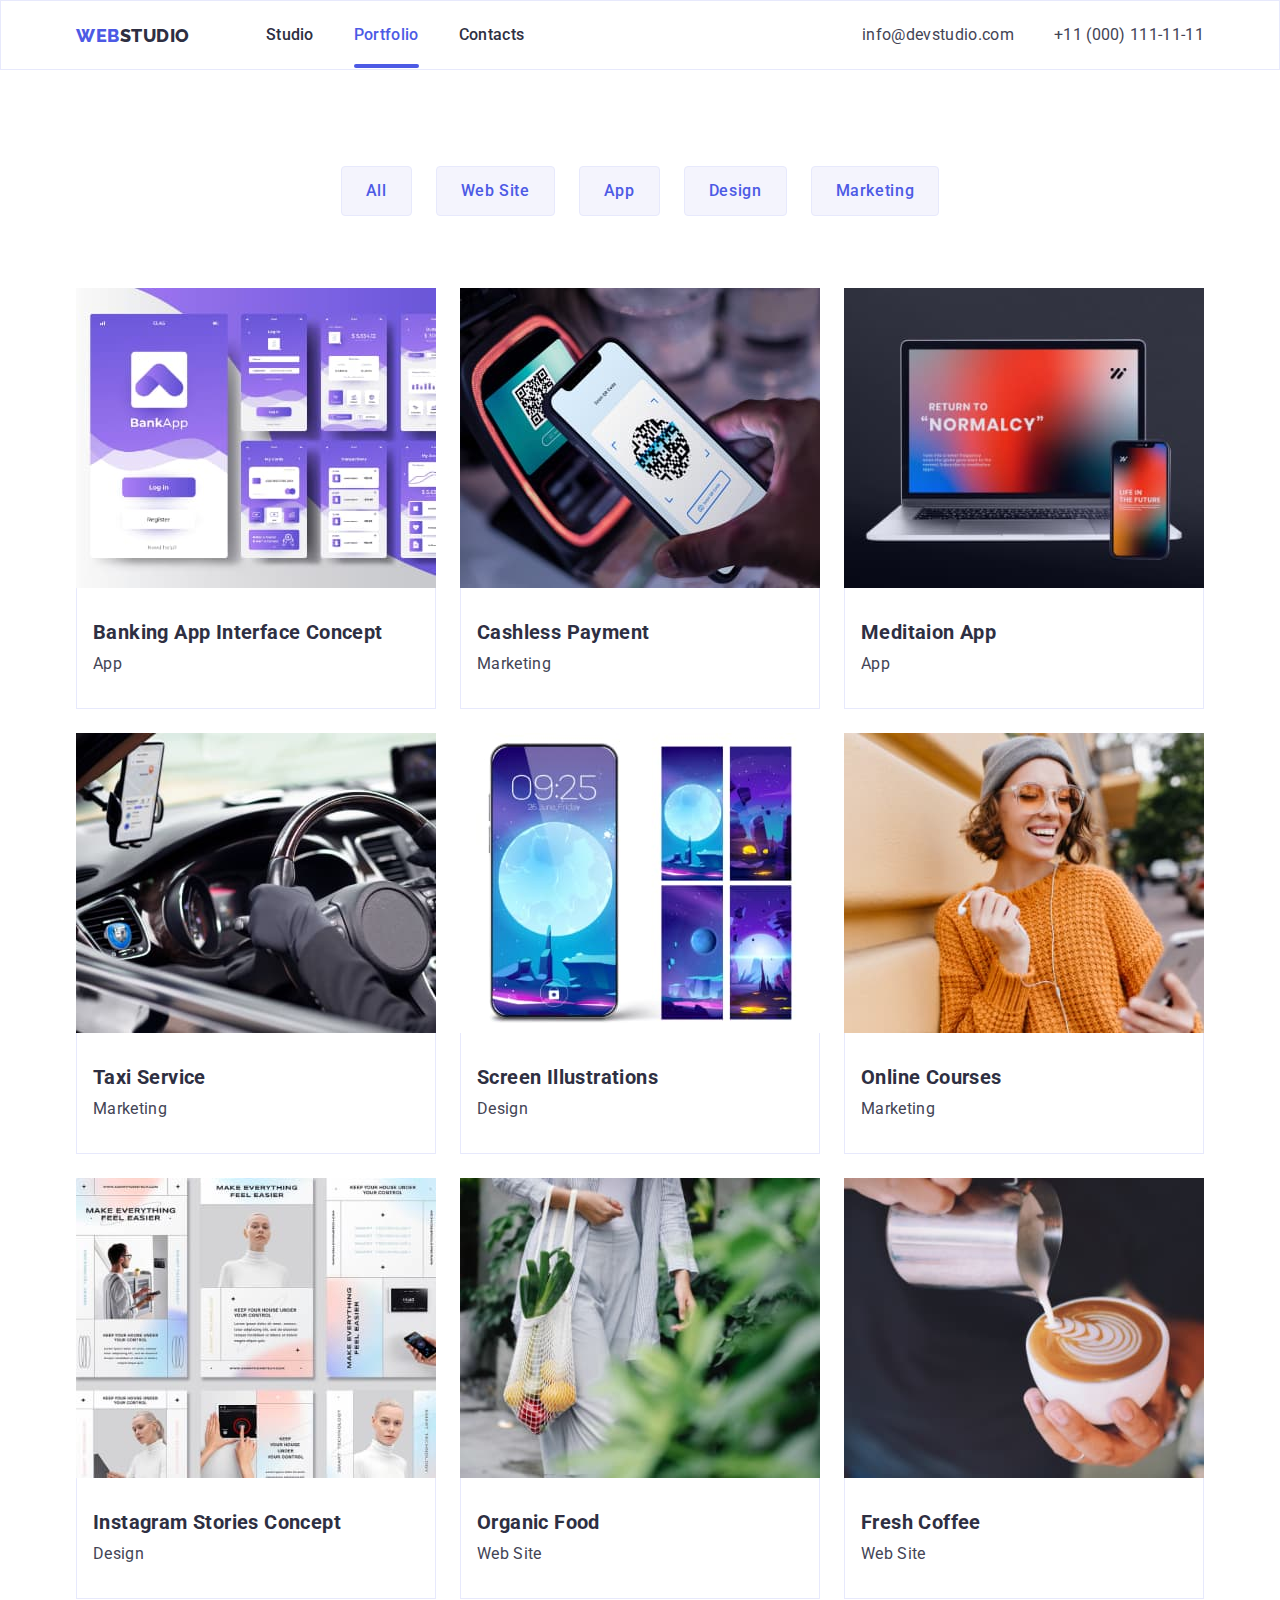
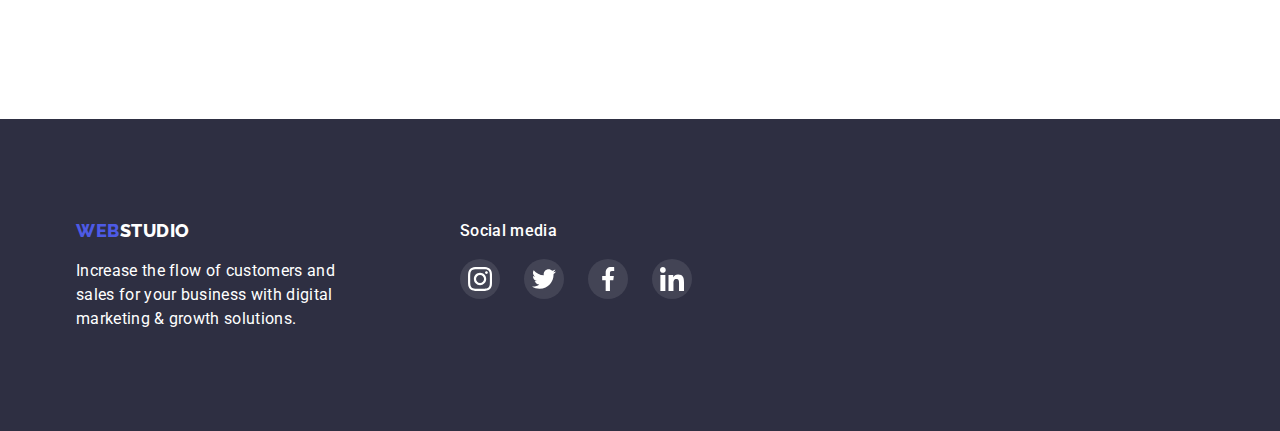
==== potfolio.html @ 73def551 "+" ====
<!DOCTYPE html>
<html lang="en">
<head>
    <meta charset="UTF-8">
    <meta http-equiv="X-UA-Compatible" content="IE=edge">
    <meta name="viewport" content="width=device-width, initial-scale=1.0">
    <link rel="preconnect" href="https://fonts.googleapis.com">
    <link rel="preconnect" href="https://fonts.gstatic.com" crossorigin>
    <link href="https://fonts.googleapis.com/css2?family=Raleway:wght@800&family=Roboto:wght@400;500;700&display=swap"
        rel="stylesheet">
    <link rel="stylesheet" href="https://cdnjs.cloudflare.com/ajax/libs/modern-normalize/1.1.0/modern-normalize.min.css">

    <link rel="stylesheet" href="./css/styles.css">
    <title>Document</title>
</head>
<body>
<header class="header">
    <div class="container header-container">
        <nav class="nav">
            <a class="logo link" href="./index.html">Web<span class="new-logo">Studio</span>
            </a>
            <ul class="header-list">
                <li class="list"><a href="./index.html" class="link header-link">Studio</a> </li>
                <li class="list"><a href="./potfolio.html" class="link header-link current">Portfolio</a></li>
                <li class="list"><a href="" class="link header-link">Contacts</a></li>
            </ul>

        </nav>
        <address class="address">
            <ul class="header-list">
                <li class="list"><a href="mailto:info@devstudio.com" class="link adress-link">info@devstudio.com</a>
                </li>
                <li class="list"><a href="tel:+110001111111" class="link adress-link">+11 (000) 111-11-11</a></li>
            </ul>
    </div>
    </address>
</header>
    <main>
       
            <section class="section portfolio-section">
                <div class="container">
                
                    <h1 class="portfolio-title hide">Portfolio</h1>
                    <ul class="porfolio-btn-list list">
                        <li class="portfolio-btn-item">
                            <button type="button" class="portfolio-btn">All</button>
                        </li>
                        <li class="portfolio-btn-item">
                            <button type="button" class="portfolio-btn">Web Site</button>
                        </li>
                        <li class="portfolio-btn-item">
                            <button type="button" class="portfolio-btn">App</button>
                        </li>
                        <li class="portfolio-btn-item">
                            <button type="button" class="portfolio-btn">Design</button>
                        </li>
                        <li class="portfolio-btn-item">
                            <button type="button" class="portfolio-btn">Marketing</button>
                        </li>
                    </ul>
                
            
            
                
                    <ul class="portfolio-cards-list list">
                        <li class="cards-item">
                            <div class="cards-image">
                                <img src="./images/application-menu.jpg" width="360" height="300" alt="application menu" width="380"
                                    class="cards-photo">
                                <div class="cards-description">
                                    <p class="description-text">14 Stylish and User-Friendly App Design Concepts · Task Manager App · Calorie Tracker
                                        App · Exotic Fruit Ecommerce App ·
                                        Cloud Storage App</p>
                                </div>
                            </div>
                                
                            <div class="cards">
                                <h2 class="cards-title">Banking App Interface Concept</h2>
                                <p class="cards-text">App</p>
                            </div>
                        </li>
                    
                        <li class="cards-item">
                           <div class="cards-image">
                            <img src="./images/qr-code.jpg" width="360" height="300" alt="payment using qr-code" width="380" class="cards-photo">
                            <div class="cards-description">
                                <p class="description-text">14 Stylish and User-Friendly App Design Concepts · Task Manager App · Calorie Tracker
                                    App · Exotic Fruit
                                    Ecommerce App ·
                                    Cloud Storage App</p>
                           </div>
                           
                            </div>
                        <div class="cards">
                            <h2 class="cards-title">Cashless Payment</h2>
                            <p class="cards-text">Marketing</p>
                        </div>
                        </li>
                        <li class="cards-item">
                            <div class="cards-image">
                                <img src="./images/computer.jpg" width="360" height="300" alt="computer" width="380" class="cards-photo">
                                <div class="cards-description">
                                    <p class="description-text">14 Stylish and User-Friendly App Design Concepts · Task Manager App · Calorie Tracker
                                        App · Exotic Fruit
                                        Ecommerce App ·
                                        Cloud Storage App</p>
                            </div>
                           
                            </div>
                            <div class="cards">
                            <h2 class="cards-title">Meditaion App</h2>
                            <p class="cards-text">App</p>
                            </div>
                        </li>
                        <li class="cards-item">
                            <div class="cards-image">
                                <img src="./images/interior-car.jpg" width="360" height="300" alt="interior on the car.jpg" width="380"
                                    class="cards-photo">
                                <div class="cards-description">
                                    <p class="description-text"> 14 Stylish and User-Friendly App Design Concepts · Task Manager
                                        App · Calorie Tracker App · Exotic Fruit
                                        Ecommerce App ·
                                        Cloud Storage App</p>
                            </div>
                            
                            </div>
                            <div class="cards">
                            <h2 class="cards-title">Taxi Service</h2>
                            <p class="cards-text">Marketing</p>
                            </div>
                        </li>
                        <li class="cards-item">
                            
                            <div class="cards-image">
                                <img src="./images/screen-phone.jpg" width="360" height="300" alt="screen phone" width="380" class="cards-photo">
                                <div class="cards-description">
                                    <p class="description-text">14 Stylish and User-Friendly App Design Concepts · Task Manager App · Calorie Tracker
                                        App · Exotic Fruit
                                        Ecommerce App ·
                                        Cloud Storage App</p>
                            </div>
                            
                            </div>
                            <div class="cards">
                            <h2 class="cards-title">Screen Illustrations</h2>
                            <p class="cards-text">Design</p>
                            </div>
                        </li>
                        <li class="cards-item">
                            
                            <div class="cards-image">
                                <img src="./images/girl-smile.jpg" width="360" height="300" alt="girl smile" width="380" class="cards-photo">
                                <div class="cards-description">
                                    <p class="description-text">14 Stylish and User-Friendly App Design Concepts · Task Manager App · Calorie Tracker
                                        App · Exotic Fruit
                                        Ecommerce App ·
                                        Cloud Storage App</p>
                                </div>
                            </div>
                            
                            <div class="cards">
                            <h2 class="cards-title">Online Courses</h2>
                            <p class="cards-text">Marketing</p>
                            </div>
                        </li>
                        <li class="cards-item">
                           
                            <div class="cards-image">
                                <img src="./images/story.jpg" width="360" height="300" alt="=story girl in the instagram" width="380"
                                    class="cards-photo">
                                <div class="cards-description">
                                    <p class="description-text">14 Stylish and User-Friendly App Design Concepts · Task Manager App · Calorie Tracker
                                        App · Exotic Fruit
                                        Ecommerce App ·
                                        Cloud Storage App</p>
                                </div>
                            </div>
                            
                            <div class="cards">
                            <h2 class="cards-title">Instagram Stories Concept</h2>
                            <p class="cards-text">Design</p>
                            </div>
                        </li>
                        <li class="cards-item">
                            
                            <div class="cards-image">
                                <img src="./images/products.jpg" width="360" height="300" alt="a girl who carries groceries" width="380"
                                    class="cards-photo">
                                <div class="cards-description">
                                    <p class="description-text">14 Stylish and User-Friendly App Design Concepts · Task Manager App · Calorie Tracker
                                        App · Exotic Fruit
                                        Ecommerce App ·
                                        Cloud Storage App</p>
                                </div>
                            
                            </div>
                            <div class="cards">
                            <h2 class="cards-title">Organic Food</h2>
                            <p class="cards-text">Web Site</p>
                            </div>
                        </li>
                        <li class="cards-item">
                            <div class="cards-image">
                                <img src="./images/coffe.jpg" width="360" height="300" alt="barista pours coffee" width="380" class="cards-photo">
                                <div class="cards-description">
                                    <p class="description-text"> 14 Stylish and User-Friendly App Design Concepts · Task Manager App · Calorie Tracker
                                        App · Exotic Fruit
                                        Ecommerce App ·
                                        Cloud Storage App</p>
                                </div>
                            </div>
                            
                            <div class="cards">
                            <h2 class="cards-title">Fresh Coffee</h2>
                            <p class="cards-text">Web Site</p>
                            </div>
                        </li>
                    
                    </ul>
            
                </div>
            </section>
       
    </main>
    <footer class="footer">
        <div class="container footer-container">
            <div class="logo-foot">
                <a class="logo link" href="./index.html">Web<span class="footer-logo">Studio</span>
                </a>
                <p class=" footer-text">Increase the flow of customers and sales for your business with digital marketing &
                    growth
                    solutions.</p>
            </div>
            <div class="social-media">
                <p class="social-text">Social media</p>
                <ul class="footer-list">
                    <li class="list icon-list-footer ">
                        <a class="social-link-footer" href="#">
                            <svg class="socials-footer">
                                <use href="./images/icons.svg#icon-instagram"></use>
                            </svg>
                        </a>
                    </li>
                    <li class="list icon-list-footer ">
                        <a class="social-link-footer" href="#">
                            <svg class="socials-footer">
                                <use href="./images/icons.svg#icon-twitter"></use>
                            </svg>
                        </a>
                    </li>
                    <li class="list icon-list-footer ">
                        <a class="social-link-footer" href="#">
                            <svg class="socials-footer">
                                <use href="./images/icons.svg#icon-facebook"></use>
                            </svg>
                        </a>
                    </li>
                    <li class="icon-list-footer ">
                        <a class="social-link-footer" href="#">
                            <svg class="socials-footer">
                                <use href="./images/icons.svg#icon-linkedin"></use>
                            </svg>
                        </a>
                    </li>
                </ul>
            </div>
        </div>
    
    </footer>
    
</body>
</html>
---- css/styles.css ----
:root {
    --raleway: 'Raleway', sans-serif;
    --c-blue: #4D5AE5;
    --c-black: #2E2F42;
    --c-gray: #434455;
    --c-white: #FFFFFF;
    --bgr-white: #FFFFFF;
    --bgr-gray: #434455;
    --bgr-light-blue: #F4F4FD;
    --bgr-blue2: #404BBF;
    --bgr-blue: #4D5AE5;
    --c-border: #6495ed;
    --c-prtf-border: #E7E9FC;
    --bgr-black: #2E2F42;
    --border-c-icon: #8E8F99;
    --c-green-icon: #31D0AA;
    --c-checkbox-text: #757575;

    --transition: 250ms cubic-bezier(0.4, 0, 0.2, 1);



}

.list {
    list-style: none;
    text-decoration: none;

}

.link {

    text-decoration: none;
    font-family: 'Roboto';

}

h1,
h2,
h3,
p,
ul {
    margin: 0;
    padding: 0;
}

ul {
    list-style: none;
}


body {

    font-family: 'Roboto',
        sans-serif;
    color: var(--c-black);

}

.container {
    width: 1158px;
    margin-left: auto;
    margin-right: auto;
    padding-left: 15px;
    padding-right: 15px;

}

.header-container {
    display: flex;


}

.section {


    padding-bottom: 120px;
    padding-top: 120px;

}

.section-border {
    border-bottom: 1px solid var(--c-border);

}

.nav {
    display: flex;
    flex-grow: 1;
    align-items: center;
    gap: 76px;
}

.new-logo {
    color: var(--c-black);
}

.logo {
    font-family: var(--raleway);
    font-style: normal;
    font-weight: 800;
    font-size: 18px;
    line-height: 1.3;
    color: var(--c-blue);
    letter-spacing: 0.03em;
    text-transform: uppercase;


}


.header-list {
    position: relative;

    display: flex;
    padding: 24px 0;
    gap: 40px;


}

.header {
    border: 1px solid var(--c-prtf-border);
}


.header-link {
    position: relative;
    padding: 24px 0;


    font-weight: 500;
    font-size: 16px;
    line-height: 1.28;
    letter-spacing: 0.02em;
    color: var(--c-black);
    transition: color var(--transition);


}

.current {
    color: var(--c-blue);
}

.header-link.current::after {
    position: absolute;
    bottom: 0;



    content: '';
    display: block;
    height: 4px;
    width: 100%;
    background-color: currentColor;
    border-radius: 2px;

}


.header-link:hover,
.header-link:focus {
    color: var(--c-blue);


}












.address {}

.adress-link {
    font-style: normal;
    font-size: 16px;
    line-height: 1.28;
    letter-spacing: 0.02em;
    color: var(--c-gray);
    transition: color var(--transition);

}

.adress-link:hover,
.adress-link:focus {
    color: var(--c-blue);


}






/* --------------Hero------------------------ */







.hero {





    max-width: 1440px;
    padding-bottom: 188px;
    padding-top: 188px;
    margin: 0 auto;
    background-image: linear-gradient(0deg,
            rgba(46, 47, 66, 0.7),
            rgba(46, 47, 66, 0.7)),
        url(../images/people-office.jpg);

    background-repeat: no-repeat;
    background-position: center;
    background-size: cover;


}


.hero-text {
    max-width: 496px;
    margin: 0 auto;
    text-align: center;
    margin-bottom: 48px;




    font-size: 56px;
    line-height: 1.1;
    letter-spacing: 0.02em;
    color: var(--c-white)
}

.hero-button {




    display: block;
    padding: 16px 32px;
    margin: 0 auto;



    font-family: 'Roboto';
    font-size: 16px;
    font-weight: 500;
    line-height: 1.5;
    letter-spacing: 0.04em;
    cursor: pointer;
    background-color: var(--c-blue);
    color: var(--c-white);
    border: 1px solid var(--bgr-blue);
    border-radius: 4px;
    transition: background-color var(--transition), box-shadow var(--transition);


}


.hero-button:hover,
.hero-button:focus {
    background-color: var(--bgr-blue2);
    box-shadow: 0px 4px 4px rgba(0, 0, 0, 0.15);


}






/* -----------------About-section--------------------- */





.about-section {
    padding-bottom: 0;


    font-size: 20px;
    line-height: 1.2;
    color: var(--c-black)
}

.hide {
    position: absolute;
    width: 1px;
    height: 1px;
    margin: -1px;
    border: 0;
    padding: 0;
    white-space: nowrap;
    clip-path: inset(100%);
    clip: rect(0 0 0 0);
    overflow: hidden;
}
.icons-about-list {
    display: flex;

    gap: 24px;

}

.about-list {
    display: flex;

    gap: 24px;
}

.icons-about-item {
    display: flex;
    justify-content: center;
    align-items: center;
    width: 264px;
    height: 112px;

    border-radius: 4px;
    background-color: var(--bgr-light-blue);
}




.icons-about-link {
    display: flex;
    align-items: center;
    justify-content: center;

    width: 100%;
    height: 100%;

}

.about-svg {
    display: block;
    width: 64px;
    height: 64px;

}


.about-list-item {
    flex-basis: calc((100% - 72px) / 4);
}

.about-list-title {
    margin-bottom: 8px;
    margin-top: 8px;




    font-size: 20px;
    line-height: 1.2;
    letter-spacing: 0.02em;
    color: var(--c-black);
}

.about-list-text {




    font-size: 16px;
    line-height: 1.5;
    letter-spacing: 0.02em;
    color: var(--c-black)
}

/* -------work-section-------------- */
.work-section {}




.work-title {
    margin-bottom: 72px;
    display: block;
    text-align: center;



    font-size: 36px;
    line-height: 1.11;
    letter-spacing: 0.02em;
    color: var(--c-black)
}

.work-list {
    display: flex;
    gap: 24px;

}

.work-list-item {

    flex-basis: calc((100% - 48px) / 3);


}

.work-list-photo {
    display: block;
    max-width: 100%;
    height: auto;
}


/* ----------------------our-team-------------------- */






.our-team {
    background-color: var(--bgr-light-blue)
}


.team-title {
    text-align: center;
    margin-left: auto;
    margin-right: auto;
    margin-bottom: 72px;


    font-size: 36px;
    line-height: 1.11;
    letter-spacing: 0.02em;
    color: var(--c-black)
}

.team-list {
    display: flex;
    gap: 24px;
    padding-left: 16px;
    padding-right: 16px;





}

.team-list-item {
    display: flex;
    flex-direction: column;
    justify-content: center;
    align-items: center;



    box-shadow: 0px 1px 6px rgba(46, 47, 66, 0.08), 0px 1px 1px rgba(46, 47, 66, 0.16), 0px 2px 1px rgba(46, 47, 66, 0.08);
    border-radius: 0px 0px 4px 4px;
}

.icon-list-item {
    display: flex;
    justify-content: center;
    align-items: center;

    border-radius: 50%;
    background-color: var(--c-blue);
    width: 40px;
    height: 40px;

}

.social-link:hover,
.social-link:focus {
    background-color: var(--bgr-blue2);

}




.team-photo {}

.team-top {
    text-align: center;
    padding-top: 32px;
    padding-bottom: 32px;
}

.team-name {
    margin-bottom: 8px;


    font-size: 20px;
    line-height: 1.2;
    letter-spacing: 0.02em;
    color: var(--c-black);
}

.team-list-text {
    margin-bottom: 8px;


    font-size: 16px;
    line-height: 1.2;
    letter-spacing: 0.02em;
    color: var(--c-gray);
}

.socials-icon {
    width: 16px;
    height: 16px;
    fill: currentColor;
    display: block;



}

.social-link {
    color: var(--c-white);
    display: flex;
    align-items: center;
    justify-content: center;

    border-radius: 50%;
    width: 100%;
    height: 100%;
    transition: background-color var(--transition);

}

.icon-list-social {
    flex-basis: calc((100% - 72px) / 4);
    text-align: center;
    border-radius: 50%;
    background-color: var(--bgr-gray);




}

/*----------Customers-----------------------------
-------------------------------------------------- */

.customers-section {
    padding-top: 130px;
}

.customers-list {
    display: flex;
    justify-content: center;
    align-items: center;
    gap: 24px;
    margin-top: 70px;


}

.customers-link {
    color: var(--border-c-icon);
    display: flex;
    justify-content: center;
    align-items: center;
    width: 100%;
    height: 100%;
    border: 1px solid var(--border-c-icon);
    border-radius: 4px;
    transition: border var(--transition), color var(--transition);

}

.customers-link:hover,
.customers-link:focus {
    border: 1px solid var(--bgr-blue2);
    color: var(--bgr-blue2);

}

.customers-icon-item {
    width: 168px;
    height: 88px;

}

.customers-text {
    font-weight: 700;
    font-size: 36px;
    line-height: 1.11;
    text-align: center;
        letter-spacing: 0.02em;
    
        color: var(--bgr-black);
        display: block;
        margin-left: auto;
        margin-right: auto;
    }
    
    .customers-svg {
        fill: currentColor;
        display: block;
        width: 104px;
        height: 56px;
    
    
    }
    
    
    
    /* --------------------------FOOTER--------------------- */
    
    
    .footer {
        background-color: var(--bgr-black);
    
    
        padding-top: 100px;
        padding-bottom: 100px;
    }
    
    .footer-container {
        position: relative;
        display: flex;
    }
    
    
    
    
    .footer-logo {
    
    
    
        font-size: 18px;
        line-height: 1.16;
        letter-spacing: 0.03em;
        color: var(--c-white)
    }
    
    .footer-text {
    
        max-width: 264px;
        margin-top: 16px;
    
        font-size: 16px;
        line-height: 1.5;
        letter-spacing: 0.02em;
        color: var(--c-white)
    }
    
    .footer-list {
        display: flex;
        gap: 24px;
    
    }
    
    
    
    
    .socials-footer {
        width: 24px;
        height: 24px;
        fill: currentColor;
        display: block;
    
    
    }
    
    .social-media {
        margin-left: 120px;
    }
    
    .social-link-footer {
    
        color: var(--c-white);
        display: flex;
        justify-content: center;
        align-items: center;
        border-radius: 50%;
        width: 100%;
        height: 100%;
        transition: background-color var(--transition);
    }
    
    .social-text {
        margin-bottom: 16px;
    
    
        font-weight: 500;
        font-size: 16px;
        line-height: 1.5;
        letter-spacing: 0.02em;
    
        color: var(--c-white)
    }
    
    .icon-list-footer {
        display: flex;
        align-items: center;
        justify-content: center;
    
        border-radius: 50%;
        background-color: var(--bgr-gray);
    
        width: 40px;
        height: 40px;
    
    }
    
    .social-link-footer:hover,
    .social-link-footer:focus {
        background-color: var(--c-green-icon);
    
    }
    
    .logo-link {
        display: block;
        height: 22px;
    }
    .form-message{
        display: block;
        margin-left: 80px;
       
    }

    .label-message{
        display: block;
         margin-bottom: 16px;
         width: 100%;
         max-width: 264px;
         max-height: 40px;
         height: 100%;
        




        font-weight: 500;
            font-size: 16px;
            line-height: 1.5;
            letter-spacing: 0.02em;
        
            color:var(--c-white);
    }
    .input-message{
      
        width: 264px;
        height: 40px;
        border: currentColor;
        border: 1px solid rgba(255, 255, 255, 0.3);
            box-shadow: 0px 4px 4px rgba(0, 0, 0, 0.15);
            border-radius: 4px;
            background-color: transparent;
            transition: border var(--transition);
    }
    .button-subscribe{
       
    }
    .button-message{
        position: absolute;
        right: 0;
        bottom: 30px;
        display: flex;
        align-items: center;
        justify-content: center;
        width: 165px;
        height: 40px;
        padding-right: 64px;




        font-weight: 500;
        font-size: 16px;
        line-height: 24px;
        letter-spacing: 0.04em;
        border-radius: 4px;
        color: var(--c-white);
        border: 1px solid var(--bgr-blue);
        background-color: var(--bgr-blue);
        border-radius: 4px;

        transition: background-color var(--transition), box-shadow var(--transition);   
    }

    .button-message:hover,
    .button-message:focus{
        background-color: var(--bgr-blue2);
        box-shadow: 0px 4px 4px rgba(0, 0, 0, 0.15);
    }
  



    .socials-message{
        position: absolute;
        top: 10px;
        right: 24px;
        width: 24px;
        height: 20px;
            fill: currentColor;
        
    }
    
    
    /* ----------------------PORTFOLIO----------------------------------
     */
    
    
    .portfolio-title {}
    
    .porfolio-btn-list {
        display: flex;
        justify-content: center;
        margin-bottom: 72px;
        gap: 24px;
    
    
    }
    
    .portfolio-section {
        padding-top: 96px;
    }
    
    
    .portfolio-btn-item {
    
        transition: color var(--transition),
            background-color var(--transition),
            box-shadow var(--transition);
    }
    
    
    
    .portfolio-btn-item:hover,
    .portfolio-btn-item:focus {
        box-shadow: 0px 3px 1px rgba(0, 0, 0, 0.1),
            0px 2px 1px rgba(0, 0, 0, 0.08),
            0px 2px 2px rgba(0, 0, 0, 0.12);
    
    
    }
    
    .portfolio-btn {
    
        padding: 12px 24px;
        text-align: center;
    
    
    
    
        font-family: 'Roboto';
        border: 1px solid #E7E9FC;
        border-radius: 4px;
        font-weight: 500;
        font-size: 16px;
        line-height: 1.5;
        letter-spacing: 0.04em;
        color: var(--c-blue);
        cursor: pointer;
        background: var(--bgr-light-blue);
        transition: color var(--transition),
            background-color var(--transition),
            box-shadow var(--transition);
    }
    
    
    
    .portfolio-btn:hover,
    .portfolio-btn:focus {
    
        color: var(--c-white);
        box-shadow: 0px 3px 1px rgba(0, 0, 0, 0.1), 0px 2px 1px rgba(0, 0, 0, 0.08), 0px 2px 2px rgba(0, 0, 0, 0.12);
        background: var(--bgr-blue);
    
    
    }
    
    
    .portfolio-cards-list {
    
        display: flex;
        justify-content: center;
        gap: 24px;
        flex-wrap: wrap;
    
    }
    
    .cards-item {
    
        flex-basis: calc((100% - 48px) / 3);
        cursor: pointer;
        transition: box-shadow var(--transition);
    
    
    
    }
    
    .cards-item:hover {
    
        box-shadow: 0px 1px 6px rgba(46, 47, 66, 0.08), 0px 1px 1px rgba(46, 47, 66, 0.16), 0px 2px 1px rgba(46, 47, 66, 0.08);
    
    }
    .cards-photo:focus {
    
            box-shadow: 0px 1px 6px rgba(46, 47, 66, 0.08), 0px 1px 1px rgba(46, 47, 66, 0.16), 0px 2px 1px rgba(46, 47, 66, 0.08);
    
        }
    
    .cards {
        padding-top: 32px;
        padding-bottom: 32px;
        padding-left: 16px;
        border-bottom: 1px solid var(--c-prtf-border);
        border-left: 1px solid var(--c-prtf-border);
        border-right: 1px solid var(--c-prtf-border);
    
    
    }
    
    
    .cards-photo {
    
        display: block;
        height: auto;
    }
    
    .cards-image {
        position: relative;
        overflow: hidden;
    }
    
    
    .cards-description {
        position: absolute;
        top: 0;
        left: 0;
        width: 100%;
        height: 100%;
        transform: translateY(100%);
    
    
        width: 360px;
        height: 300px;
        text-align: center;
        padding-top: 40px;
        padding-left: 32px;
        padding-right: 32px;
        transition-property: (transform, transition-duration, transition-timing-function);
            transition: transform var(--transition);
            background-color: var(--bgr-blue);
        }
        
        .cards-item:hover .cards-description {
            transform: translateY(0);
        
        }
        
        .description-text {
            font-weight: 400;
            font-size: 16px;
            line-height: 1.5;
            letter-spacing: 0.02em;
            color: var(--c-white);
        
        }
        
        
        
        
        .cards-title {
        
            margin-bottom: 8px;
        
        
        
        
        
            font-size: 20px;
            line-height: 1.2;
            letter-spacing: 0.02em;
            color: var(--c-black)
        }
        
        .cards-text {
            margin: 0 auto;
        
        
        
        
        
            font-size: 16px;
            line-height: 1.5;
            letter-spacing: 0.02em;
            color: var(--c-gray);
        }
        
        
        .backdrop {
            position: fixed;
            top: 0;
            left: 0;
            display: flex;
            justify-content: center;
            align-items: center;
            padding: 20px 0;
            width: 100%;
            height: 100%;
            transition: transform var(--transition),
                opacity var(--transition), visibility var(--transition),
                backgrund-color var(--transition);
            background-color: rgba(46, 47, 66, 0.4);
        
        }
        
        .modal {
            position: relative;
            width: 100%;
            height: 100%;
            max-width: 408px;
            max-height: 584px;
            box-shadow: 0px 1px 1px rgba(0, 0, 0, 0.14), 0px 1px 3px rgba(0, 0, 0, 0.12), 0px 2px 1px rgba(0, 0, 0, 0.2);
        
            transition: transform var(--transition),
                opacity var(--transition), visibility var(--transition),
                backgrund-color var(--transition);
        
            border-radius: 4px;
            background-color: var(--bgr-white);
        }
        
        .modal-close {
            position: absolute;
            top: 24px;
            right: 24px;
            width: 24px;
            height: 24px;
        
            display: flex;
            align-items: center;
            justify-content: center;
            border-radius: 50%;
            background-color: var(--c-prtf-border);
            transition: transform var(--transition),
                opacity var(--transition), visibility var(--transition),
                backgrund-color var(--transition);
        
            border: 1px solid rgba(0, 0, 0, 0.1);
        
        }
        
        .modal-close:hover {
            cursor: pointer;
            background-color: var(--bgr-blue);
            fill: var(--c-white);
        
        }
        
        .modal-svg {
            position: absolute;
            
            top: 50%;
            left: 50%;
            transform: translate(-50%, -50%);
            width: 8px;
            height: 8px;
        
           
            transition: fill var(--transition);
        }
       
        .backdrop.is-hidden .modal {
            transform: scale(0);
                }
        
        
        
        .backdrop.is-hidden {
            opacity: 0;
            visibility: hidden;
        
            pointer-events: none;
        }

    .modal-title{
        font-weight: 500;
        font-size: 16px;
        line-height: 1.5;
        text-align: center;
        letter-spacing: 0.02em;
        margin-bottom: 12px;
            
        }
    .modal-fieldset{
        position: relative;
        margin-top: 72px;
        padding: 0px 24px;
        border: none;

    }
    .form-contact{
        font-weight: 400;
            font-size: 12px;
            line-height: 1.16;
            letter-spacing: 0.04em;
        
           
    }
    .contact-form{
        position: relative;
       

    }
    /* .contact-form:hover,
    .contact-form:focus{
            border: 1px solid var(--bgr-blue);
            border-radius: 4px;
        } 
         */
    
    .form-label {
        
        

        display: block;
        margin-top: 8px;
        margin-bottom: 4px;
        color: var(--border-c-icon);

        
       
    }

    .form-input {
        font-weight: 400;
        font-size: 12px;
        line-height: 1.16;
        letter-spacing: 0.04em;
       
        width: 100%;
        border-radius: 4px;
        height: 40px;
        padding-left: 38px;
        border: 1px solid rgba(33, 33, 33, 0.2);
        border-radius: 4px;
        transition: border var(--transition) , fill var(--transition);
       
    }
    
    .form-input:focus + .icon-form {
        fill: var(--bgr-blue);
    }

    .form-input:focus + .icon-form-next{
        fill: var(--bgr-blue);
    }
    .form-input:focus {
            border: 1px solid var(--bgr-blue);
        }
       
    
   
    
    .email {}

    .form-comment{
        width: 100%;
        border-radius: 4px;
        resize: none;
        height: 120px;
        border: 1px solid rgba(33, 33, 33, 0.2);
        border-radius: 4px;
        

    }
    .icon-form{
        position: absolute;
        top: 11px;
        left:16px;
        
        width: 18px;
        height: 18px;
    }
    .icon-form-next{
        position: absolute;
        top: 8px;
        left: 16px;
        width: 18px;
        height: 24px;
    }
    .input-checkbox{
        border: #31D0AA;display: block;
        width: 25px;
        height: 25px;
        /* appearance: none; */
        position: absolute;
        /* width: 0;
        height: 0; */
    }
    .icon-checkbox{
    position: absolute;
        top: 0;
        left: 0;
        width: 16px;
        height: 16px;
        fill: var(--c-white);
        border: 1.25px solid var(--bgr-black);
        border-radius: 2px;
        
    }

    .span-check{
    
       
    }
    .input-checkbox:checked ~ .icon-checkbox{
       border: var(--bgr-blue);
    }

    .label-checkbox{
        position: relative;
        padding-left: 24px;
    }
    .flex-checkbox{
        position: relative;
        display: flex;
        margin-top: 16px;
        

    }
    .form-button{
        display: flex;
        align-items: center;
        justify-content: center ;
        margin: 24px 120px;
        width: 159px;
        height: 56px;
        background-color: var(--bgr-blue);
        color: var(--c-white);
        border: var(--bgr-blue) ;
    }
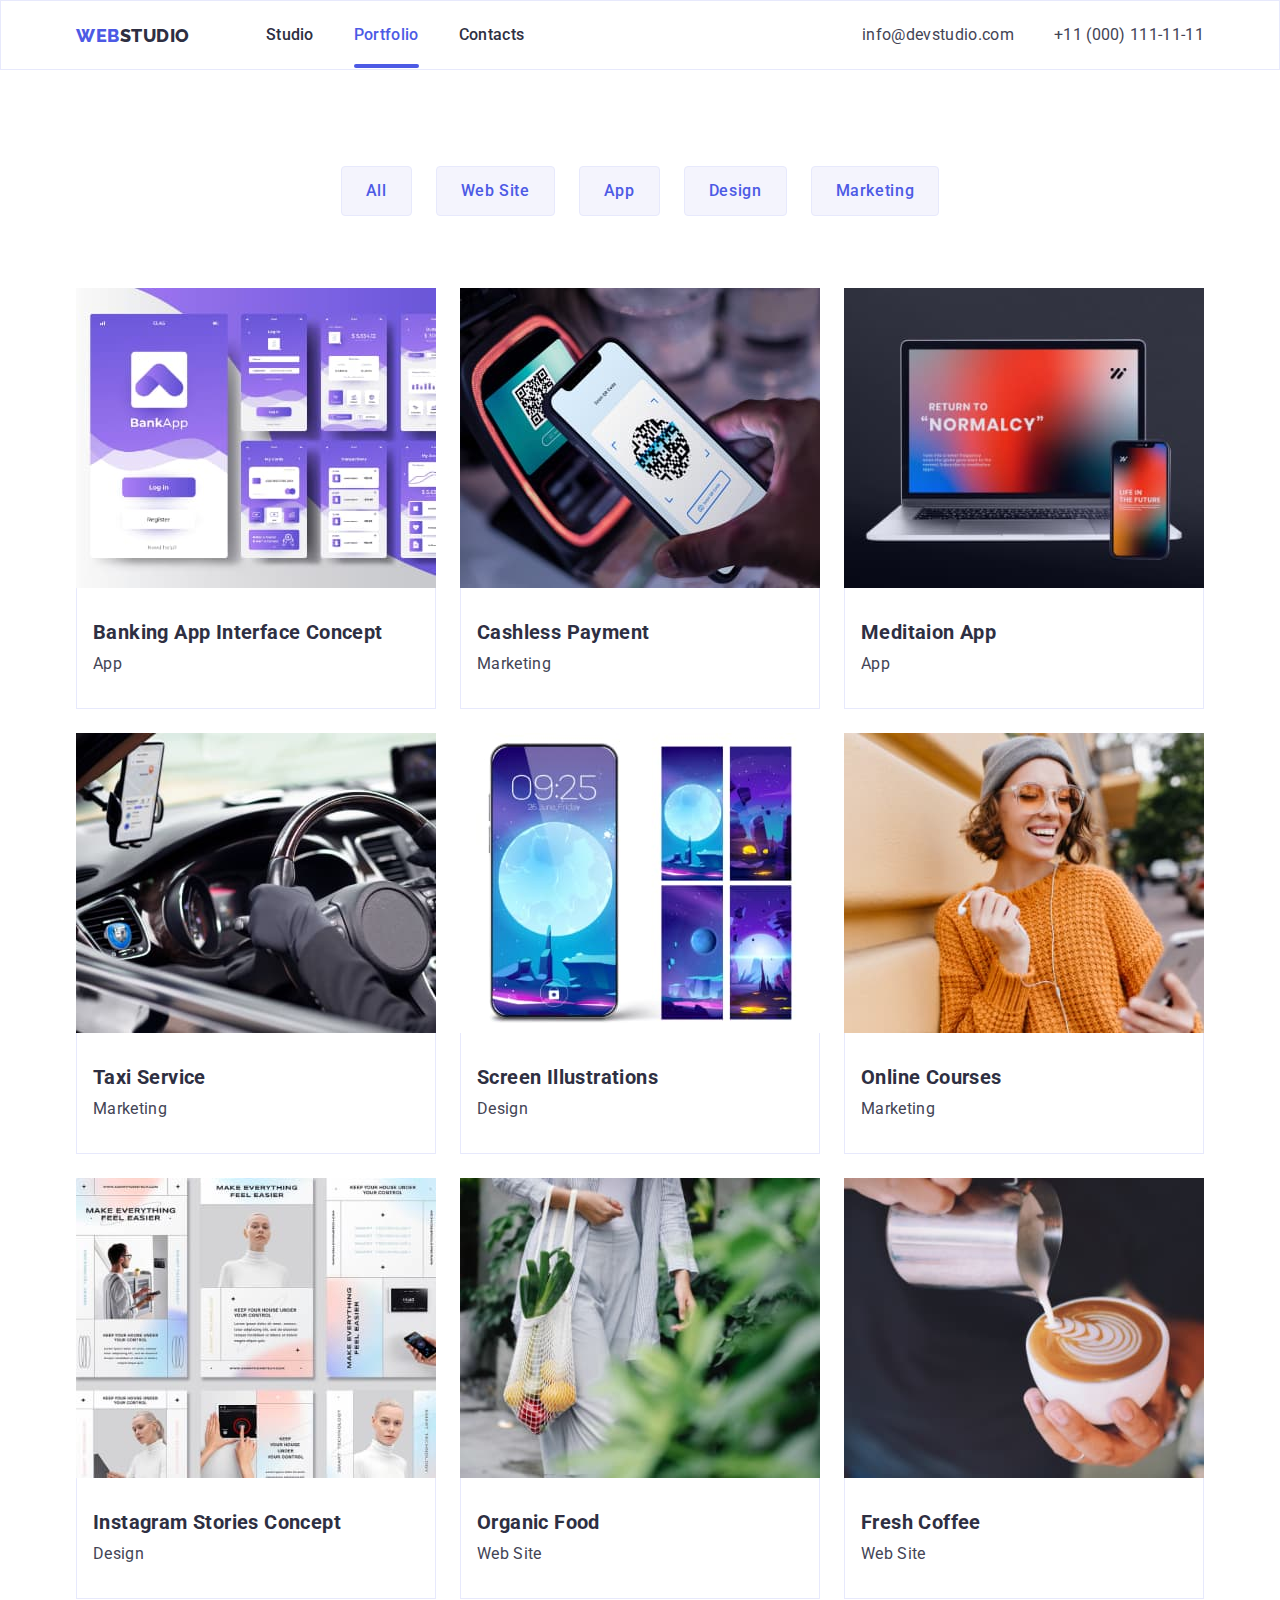
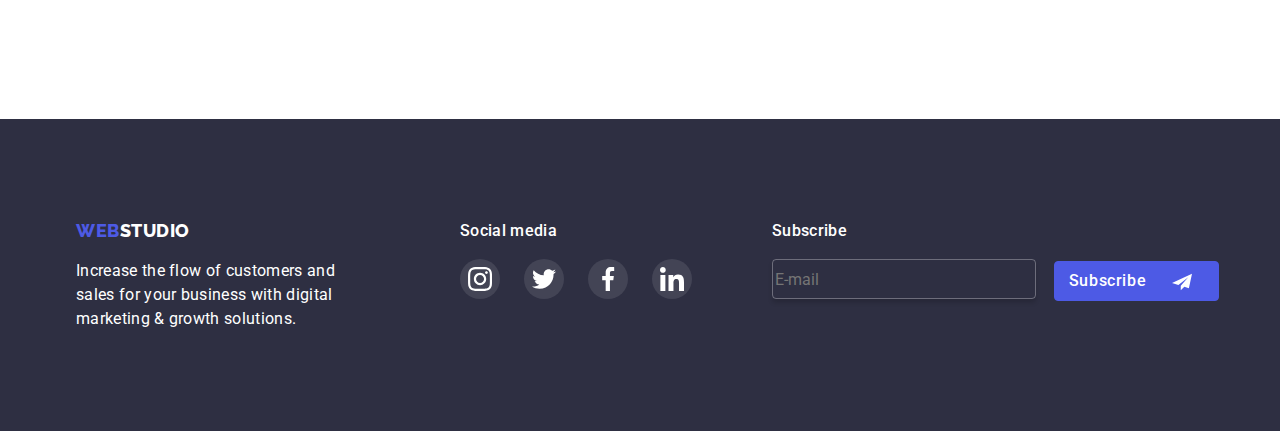
==== commit 4ace91ef: "update portfolio" ====
--- a/potfolio.html
+++ b/potfolio.html
@@ -237,34 +237,54 @@
                     <li class="list icon-list-footer ">
                         <a class="social-link-footer" href="#">
                             <svg class="socials-footer">
-                                <use href="./images/icons.svg#icon-instagram"></use>
+                                <use href="./images/icons.svg#icon-instagram" width="24" height="24"></use>
                             </svg>
                         </a>
                     </li>
                     <li class="list icon-list-footer ">
                         <a class="social-link-footer" href="#">
                             <svg class="socials-footer">
-                                <use href="./images/icons.svg#icon-twitter"></use>
+                                <use href="./images/icons.svg#icon-twitter" width="24" height="24"></use>
                             </svg>
                         </a>
                     </li>
                     <li class="list icon-list-footer ">
                         <a class="social-link-footer" href="#">
                             <svg class="socials-footer">
-                                <use href="./images/icons.svg#icon-facebook"></use>
+                                <use href="./images/icons.svg#icon-facebook" width="24" height="24"></use>
                             </svg>
                         </a>
                     </li>
                     <li class="icon-list-footer ">
                         <a class="social-link-footer" href="#">
                             <svg class="socials-footer">
-                                <use href="./images/icons.svg#icon-linkedin"></use>
+                                <use href="./images/icons.svg#icon-linkedin" width="24" height="24"></use>
                             </svg>
                         </a>
                     </li>
                 </ul>
             </div>
+            <div class="subscribe">
+                <form class="form-message">
+                    <label class="label-message" for="email-message">Subscribe
+    
+                    </label>
+                    <div class="button-subscribe">
+                        <input class="input-message" type="email" name="email-message" placeholder="E-mail" />
+                        <button class="button-message" type="submit">
+                            Subscribe
+                            <svg class="socials-message">
+                                <use href="./images/icons.svg#icon-frame" width="24" height="20"></use>
+                            </svg>
+    
+                        </button>
+                    </div>
+    
+                </form>
+    
+            </div>
         </div>
+    
     
     </footer>
     
--- a/css/styles.css
+++ b/css/styles.css
@@ -731,6 +731,7 @@
     
     }
     
+    
     .logo-link {
         display: block;
         height: 22px;
@@ -748,29 +749,34 @@
          max-width: 264px;
          max-height: 40px;
          height: 100%;
-        
-
-
-
+        color: var(--c-white);
 
         font-weight: 500;
-            font-size: 16px;
-            line-height: 1.5;
-            letter-spacing: 0.02em;
-        
-            color:var(--c-white);
+        font-size: 16px;
+        line-height: 1.5;
+        letter-spacing: 0.02em;
+        
+            
     }
     .input-message{
       
         width: 264px;
         height: 40px;
         border: currentColor;
+        color: var(--c-white);
         border: 1px solid rgba(255, 255, 255, 0.3);
             box-shadow: 0px 4px 4px rgba(0, 0, 0, 0.15);
             border-radius: 4px;
             background-color: transparent;
             transition: border var(--transition);
     }
+    .input-message:focus{
+        border: 1px solid var(--bgr-blue);
+
+    }
+   
+
+
     .button-subscribe{
        
     }
@@ -941,6 +947,7 @@
     
         display: block;
         height: auto;
+        transition: box-shodow var(--transition);
     }
     
     .cards-image {
@@ -1106,7 +1113,7 @@
         line-height: 1.5;
         text-align: center;
         letter-spacing: 0.02em;
-        margin-bottom: 12px;
+        margin-bottom: 16px;
             
         }
     .modal-fieldset{
@@ -1126,114 +1133,126 @@
     }
     .contact-form{
         position: relative;
+        margin-bottom: 8px;
        
 
     }
-    /* .contact-form:hover,
-    .contact-form:focus{
+        .form-input {
+            position: relative;
+    
+    
+            width: 100%;
+            border-radius: 4px;
+            height: 40px;
+            padding-left: 38px;
+            border: 1px solid rgba(33, 33, 33, 0.2);
+            border-radius: 4px;
+            transition: border var(--transition);
+    
+        }
+    
+        .icon-form {
+            position: absolute;
+            top: 11px;
+            left: 16px;
+    
+            width: 18px;
+            height: 18px;
+            fill: var(--c-black);
+            transition: fill var(--transition);
+        }
+    
+    
+        .form-input:focus {
             border: 1px solid var(--bgr-blue);
-            border-radius: 4px;
-        } 
-         */
-    
+        }
+    
+    
+        .form-input:focus+.icon-form {
+    
+            fill: var(--bgr-blue);
+        }
+   
     .form-label {
         
-        
-
-        display: block;
-        margin-top: 8px;
-        margin-bottom: 4px;
-        color: var(--border-c-icon);
-
-        
-       
-    }
-
-    .form-input {
         font-weight: 400;
         font-size: 12px;
         line-height: 1.16;
         letter-spacing: 0.04em;
+        
+        
+        display: block;
+        margin-bottom: 4px;
+        color: var(--border-c-icon);
+
+        
        
-        width: 100%;
-        border-radius: 4px;
-        height: 40px;
-        padding-left: 38px;
-        border: 1px solid rgba(33, 33, 33, 0.2);
-        border-radius: 4px;
-        transition: border var(--transition) , fill var(--transition);
+    }
+    .input-box{
+        position: relative;
+    }
+
+    
        
-    }
-    
-    .form-input:focus + .icon-form {
-        fill: var(--bgr-blue);
-    }
-
-    .form-input:focus + .icon-form-next{
-        fill: var(--bgr-blue);
-    }
-    .form-input:focus {
-            border: 1px solid var(--bgr-blue);
-        }
-       
     
    
     
     .email {}
 
+    .comment-label{
+        display: inline-block;
+            margin-bottom: 4px;
+            font-size: 12px;
+            line-height: 1.17px;
+            letter-spacing: .01em;
+            color: #757575;
+    }
+   
     .form-comment{
         width: 100%;
         border-radius: 4px;
         resize: none;
         height: 120px;
+        border-radius: 4px;
+        padding: 8px 16px;
         border: 1px solid rgba(33, 33, 33, 0.2);
-        border-radius: 4px;
-        
-
-    }
-    .icon-form{
+        transition: border var(--transition);
+        
+
+    }
+    .form-comment:focus{
+        border: 1px solid var(--bgr-blue);
+    }
+    
+    
+    .input-checkbox{
+       
+        appearance: none;
         position: absolute;
-        top: 11px;
-        left:16px;
-        
-        width: 18px;
-        height: 18px;
-    }
-    .icon-form-next{
-        position: absolute;
-        top: 8px;
-        left: 16px;
-        width: 18px;
-        height: 24px;
-    }
-    .input-checkbox{
-        border: #31D0AA;display: block;
-        width: 25px;
-        height: 25px;
-        /* appearance: none; */
-        position: absolute;
-        /* width: 0;
-        height: 0; */
-    }
-    .icon-checkbox{
+        width: 0;
+        height: 0;
+    }
+   
+
+    .span-check{
     position: absolute;
-        top: 0;
-        left: 0;
-        width: 16px;
-        height: 16px;
-        fill: var(--c-white);
-        border: 1.25px solid var(--bgr-black);
-        border-radius: 2px;
-        
-    }
-
-    .span-check{
-    
-       
-    }
-    .input-checkbox:checked ~ .icon-checkbox{
-       border: var(--bgr-blue);
-    }
+    top: 0;
+    left: 0;
+     width: 16px;
+     height: 16px;
+    border: 1.25px solid var(--bgr-black);
+    border-radius: 2px;
+    }
+    .input-checkbox:checked + .span-check{
+        background-image: url(../images/click-checkbox.svg);
+        background-color: var(--bgr-blue);
+        background-repeat: no-repeat;
+        background-position: 50% 50%;
+        border-color: var(--bgr-blue);
+    }
+
+
+    
 
     .label-checkbox{
         position: relative;
@@ -1247,13 +1266,27 @@
 
     }
     .form-button{
-        display: flex;
-        align-items: center;
-        justify-content: center ;
+            font-weight: 500;
+            font-size: 16px;
+            line-height: 1.5;
+            letter-spacing: 0.04em;
+
+           
+            text-align: center;
+            
         margin: 24px 120px;
         width: 159px;
         height: 56px;
-        background-color: var(--bgr-blue);
+        background-color: var(--c-blue);
         color: var(--c-white);
-        border: var(--bgr-blue) ;
-    }+        border: 1px solid var(--bgr-blue);
+        border-radius: 4px;
+        transition: background-color var(--transition), box-shadow var(--transition);
+    }
+
+    .form-button:hover,
+    .form-button:focus {
+        background-color: var(--bgr-blue2);
+        box-shadow: 0px 4px 4px rgba(0, 0, 0, 0.15);
+    
+    }
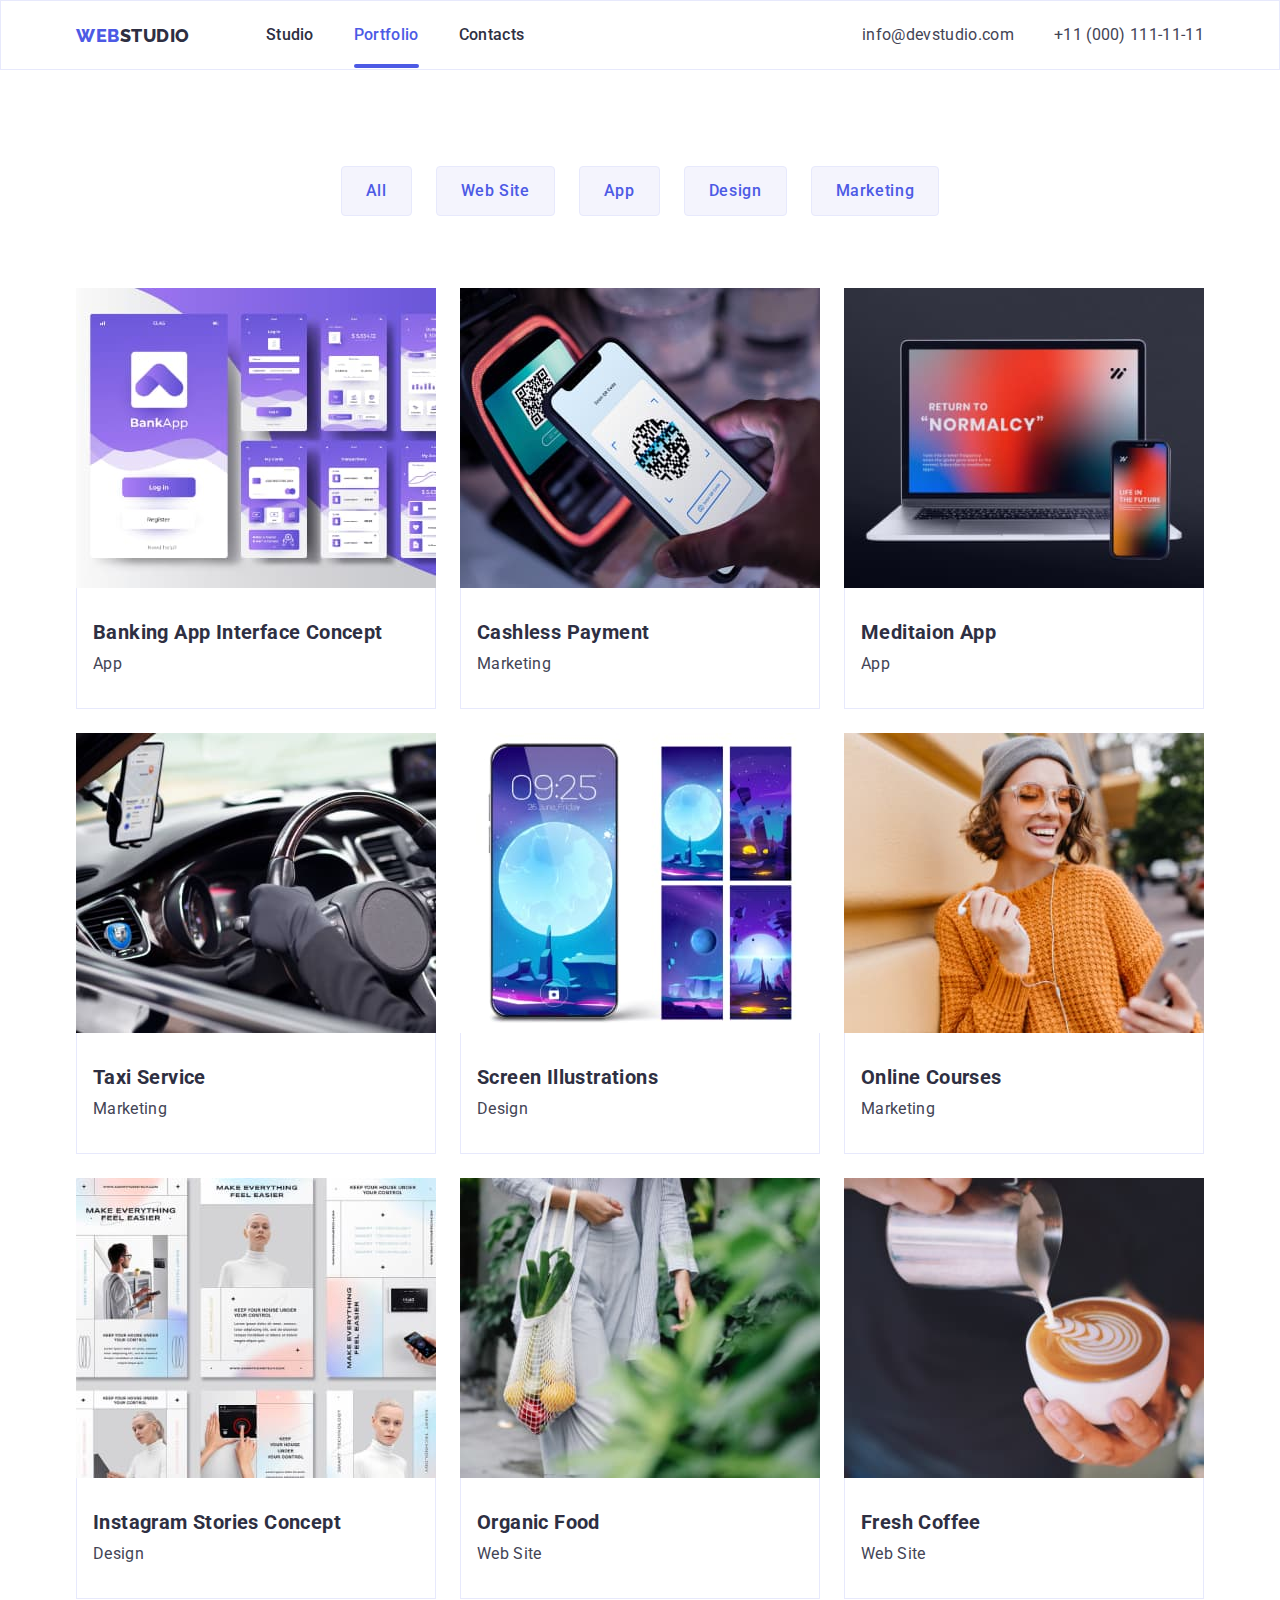
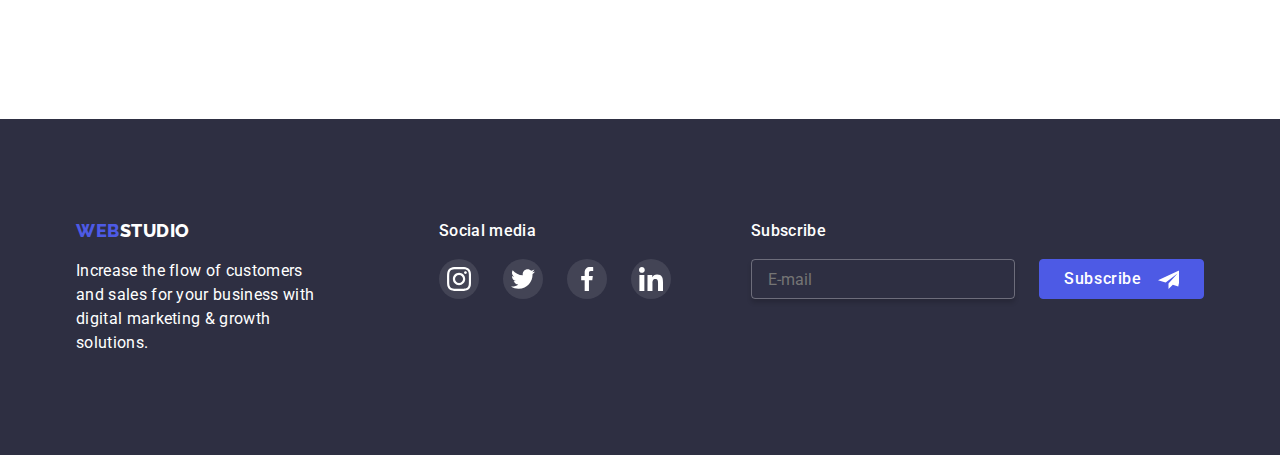
==== commit 11a0fc00: "Update css / html" ====
--- a/potfolio.html
+++ b/potfolio.html
@@ -264,26 +264,27 @@
                     </li>
                 </ul>
             </div>
-            <div class="subscribe">
-                <form class="form-message">
-                    <label class="label-message" for="email-message">Subscribe
-    
-                    </label>
-                    <div class="button-subscribe">
-                        <input class="input-message" type="email" name="email-message" placeholder="E-mail" />
-                        <button class="button-message" type="submit">
-                            Subscribe
-                            <svg class="socials-message">
-                                <use href="./images/icons.svg#icon-frame" width="24" height="20"></use>
-                            </svg>
-    
-                        </button>
-                    </div>
-    
-                </form>
-    
-            </div>
-        </div>
+    
+            <form class="form-message">
+                <label class="label-message" for="email-message">Subscribe
+    
+                </label>
+                <div class="subscribe">
+                    <input class="input-message" type="email" name="email-message" placeholder="E-mail" />
+                    <button class="button-message" type="submit">
+                        Subscribe
+                        <svg class="socials-message">
+                            <use href="./images/icons.svg#icon-frame" width="24" height="24"></use>
+                        </svg>
+    
+                    </button>
+                </div>
+    
+    
+            </form>
+    
+    
+    
     
     
     </footer>
--- a/css/styles.css
+++ b/css/styles.css
@@ -49,6 +49,7 @@
 }
 
 
+
 body {
 
     font-family: 'Roboto',
@@ -744,24 +745,28 @@
 
     .label-message{
         display: block;
-         margin-bottom: 16px;
-         width: 100%;
-         max-width: 264px;
-         max-height: 40px;
-         height: 100%;
-        color: var(--c-white);
+        margin-bottom: 16px;
+       
 
         font-weight: 500;
         font-size: 16px;
         line-height: 1.5;
         letter-spacing: 0.02em;
+        color: var(--c-white);
         
             
     }
+    .subscribe{
+        display: flex;
+        align-items: center;
+        justify-content: center;
+        gap: 24px;
+    }
     .input-message{
-      
+        outline: none;
         width: 264px;
         height: 40px;
+        padding: 8px 16px;
         border: currentColor;
         color: var(--c-white);
         border: 1px solid rgba(255, 255, 255, 0.3);
@@ -777,26 +782,25 @@
    
 
 
-    .button-subscribe{
-       
-    }
+   
     .button-message{
-        position: absolute;
-        right: 0;
-        bottom: 30px;
         display: flex;
+        justify-content: center;
         align-items: center;
-        justify-content: center;
+        gap: 16px;
+        
+        
         width: 165px;
         height: 40px;
-        padding-right: 64px;
+        
+        padding: 8px 24px;
 
 
 
 
         font-weight: 500;
         font-size: 16px;
-        line-height: 24px;
+        line-height: 1.5;
         letter-spacing: 0.04em;
         border-radius: 4px;
         color: var(--c-white);
@@ -817,11 +821,9 @@
 
 
     .socials-message{
-        position: absolute;
-        top: 10px;
-        right: 24px;
+        
         width: 24px;
-        height: 20px;
+        height: 24px;
             fill: currentColor;
         
     }
@@ -1107,7 +1109,15 @@
             pointer-events: none;
         }
 
+    .form-contact{
+        padding: 72px 24px 24px 24px;
+    }
+
+
+
+
     .modal-title{
+        display: block;
         font-weight: 500;
         font-size: 16px;
         line-height: 1.5;
@@ -1116,14 +1126,10 @@
         margin-bottom: 16px;
             
         }
-    .modal-fieldset{
-        position: relative;
-        margin-top: 72px;
-        padding: 0px 24px;
-        border: none;
-
-    }
+   
+
     .form-contact{
+
         font-weight: 400;
             font-size: 12px;
             line-height: 1.16;
@@ -1138,6 +1144,7 @@
 
     }
         .form-input {
+            outline: none;
             position: relative;
     
     
@@ -1199,16 +1206,34 @@
     
     .email {}
 
+    .icon-form-next{
+    position: absolute;
+    top: 8px;
+    left: 16px;
+    width: 18px;
+    height: 24px;
+
+
+    fill: var(--c-black);
+    transition: fill var(--transition);
+    }
+
+    .form-input:focus+.icon-form-next {
+    
+        fill: var(--bgr-blue);
+    }
+
     .comment-label{
-        display: inline-block;
-            margin-bottom: 4px;
+            
             font-size: 12px;
             line-height: 1.17px;
-            letter-spacing: .01em;
-            color: #757575;
+            letter-spacing: 0.01em;
+            color: var(--c-checkbox-text);
     }
    
     .form-comment{
+        outline: none;
+        margin-top: 4px;
         width: 100%;
         border-radius: 4px;
         resize: none;
@@ -1235,6 +1260,7 @@
    
 
     .span-check{
+        
     position: absolute;
     top: 0;
     left: 0;
@@ -1242,13 +1268,18 @@
      height: 16px;
     border: 1.25px solid var(--bgr-black);
     border-radius: 2px;
+    transition: background-image var(--transition),
+        background-color var(--transition),
+        background-repeat var(--transition), 
+        background-position var(--transition), 
+        border-color var(--transition);
     }
     .input-checkbox:checked + .span-check{
         background-image: url(../images/click-checkbox.svg);
         background-color: var(--bgr-blue);
         background-repeat: no-repeat;
         background-position: 50% 50%;
-        border-color: var(--bgr-blue);
+        border-color: transparent;
     }
 
 
@@ -1266,15 +1297,19 @@
 
     }
     .form-button{
+    display: block;
+    margin: 0 auto;
+    margin-top: 24px;
+
+
+
             font-weight: 500;
             font-size: 16px;
             line-height: 1.5;
             letter-spacing: 0.04em;
-
-           
-            text-align: center;
+            cursor: pointer;
+
             
-        margin: 24px 120px;
         width: 159px;
         height: 56px;
         background-color: var(--c-blue);
